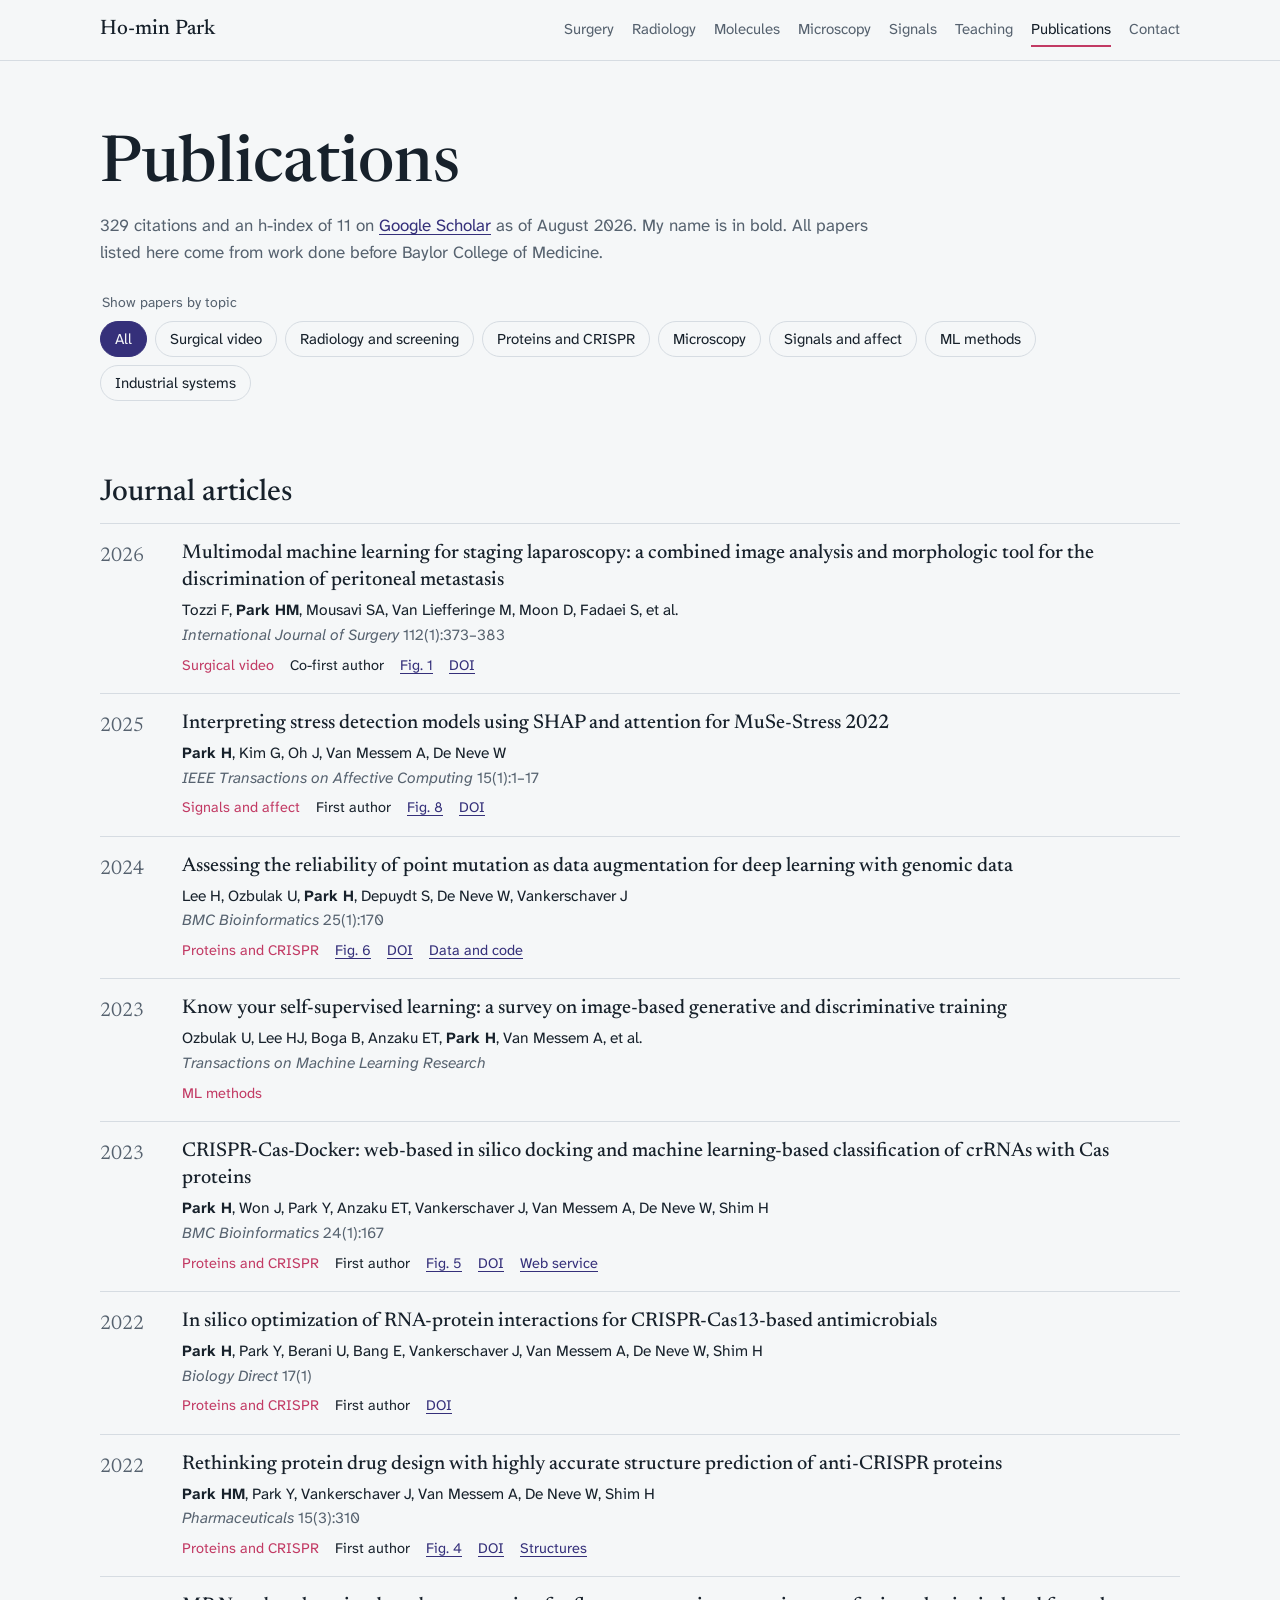
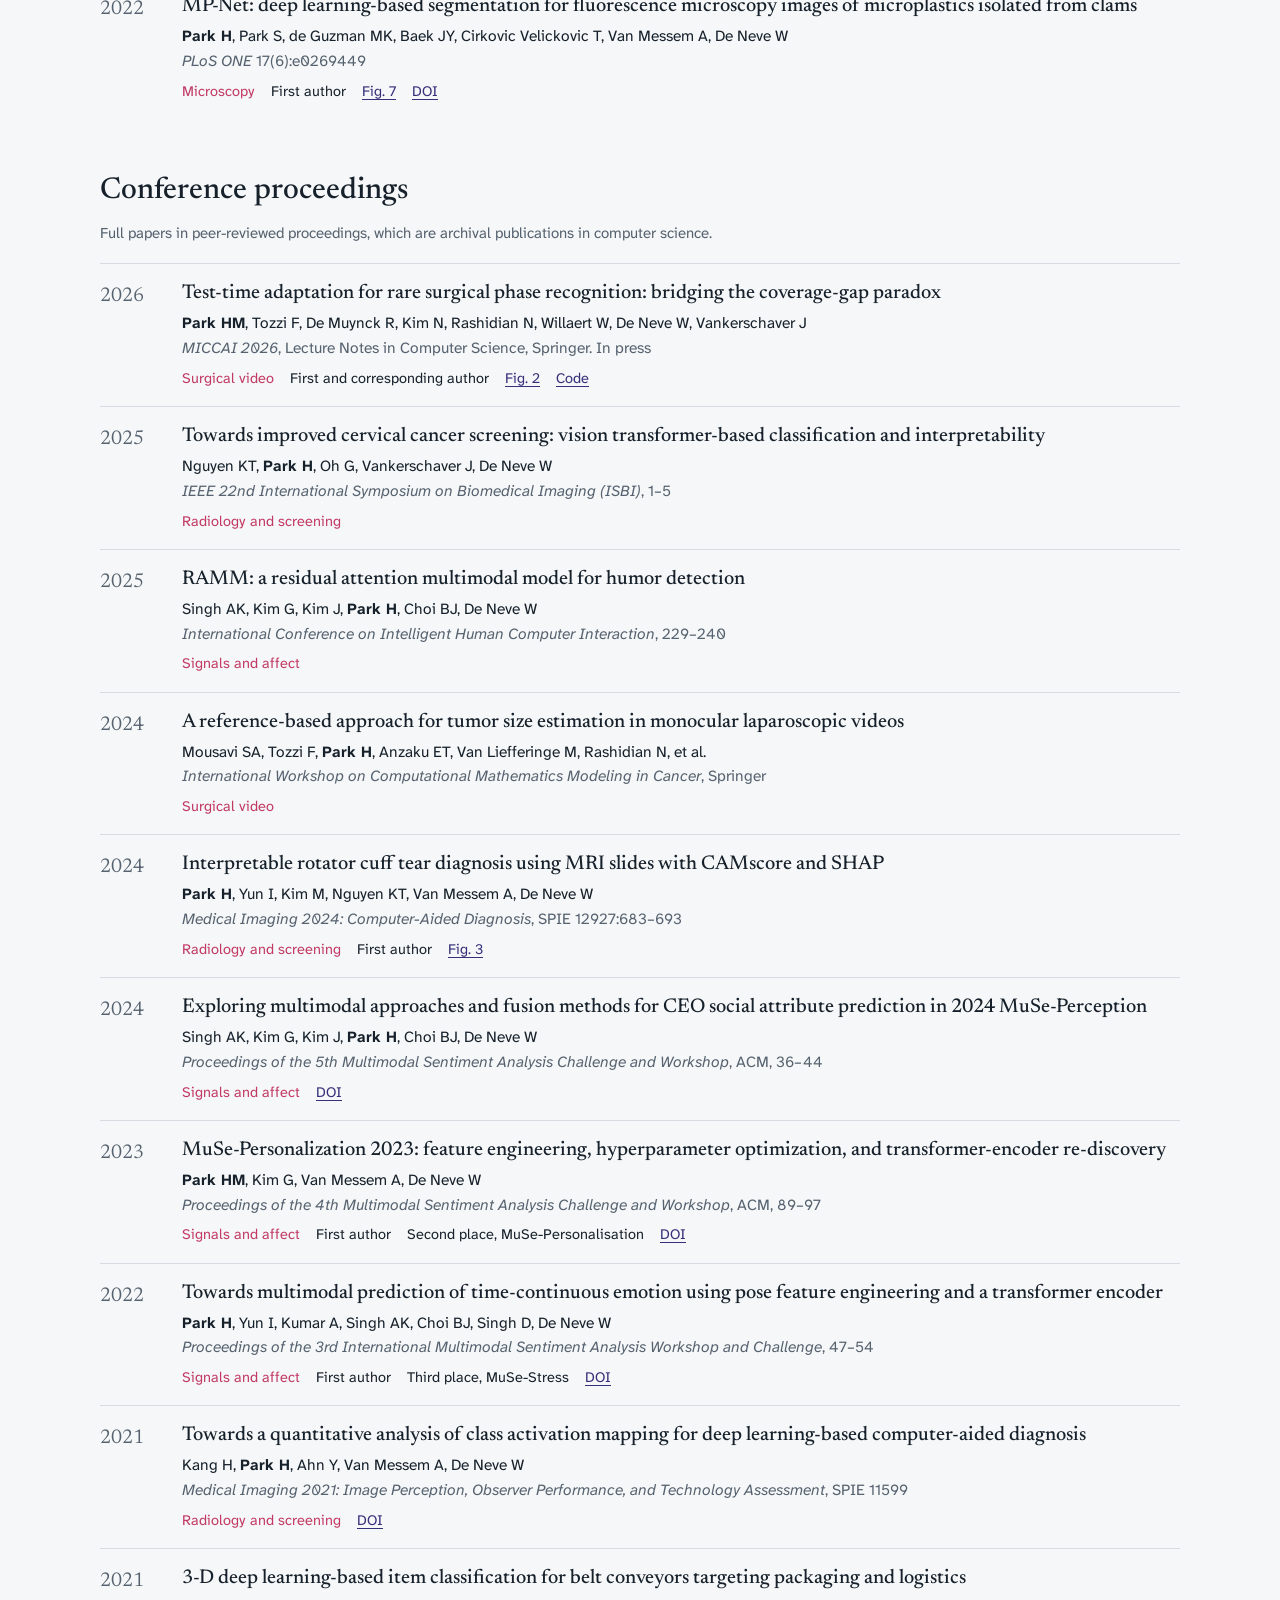
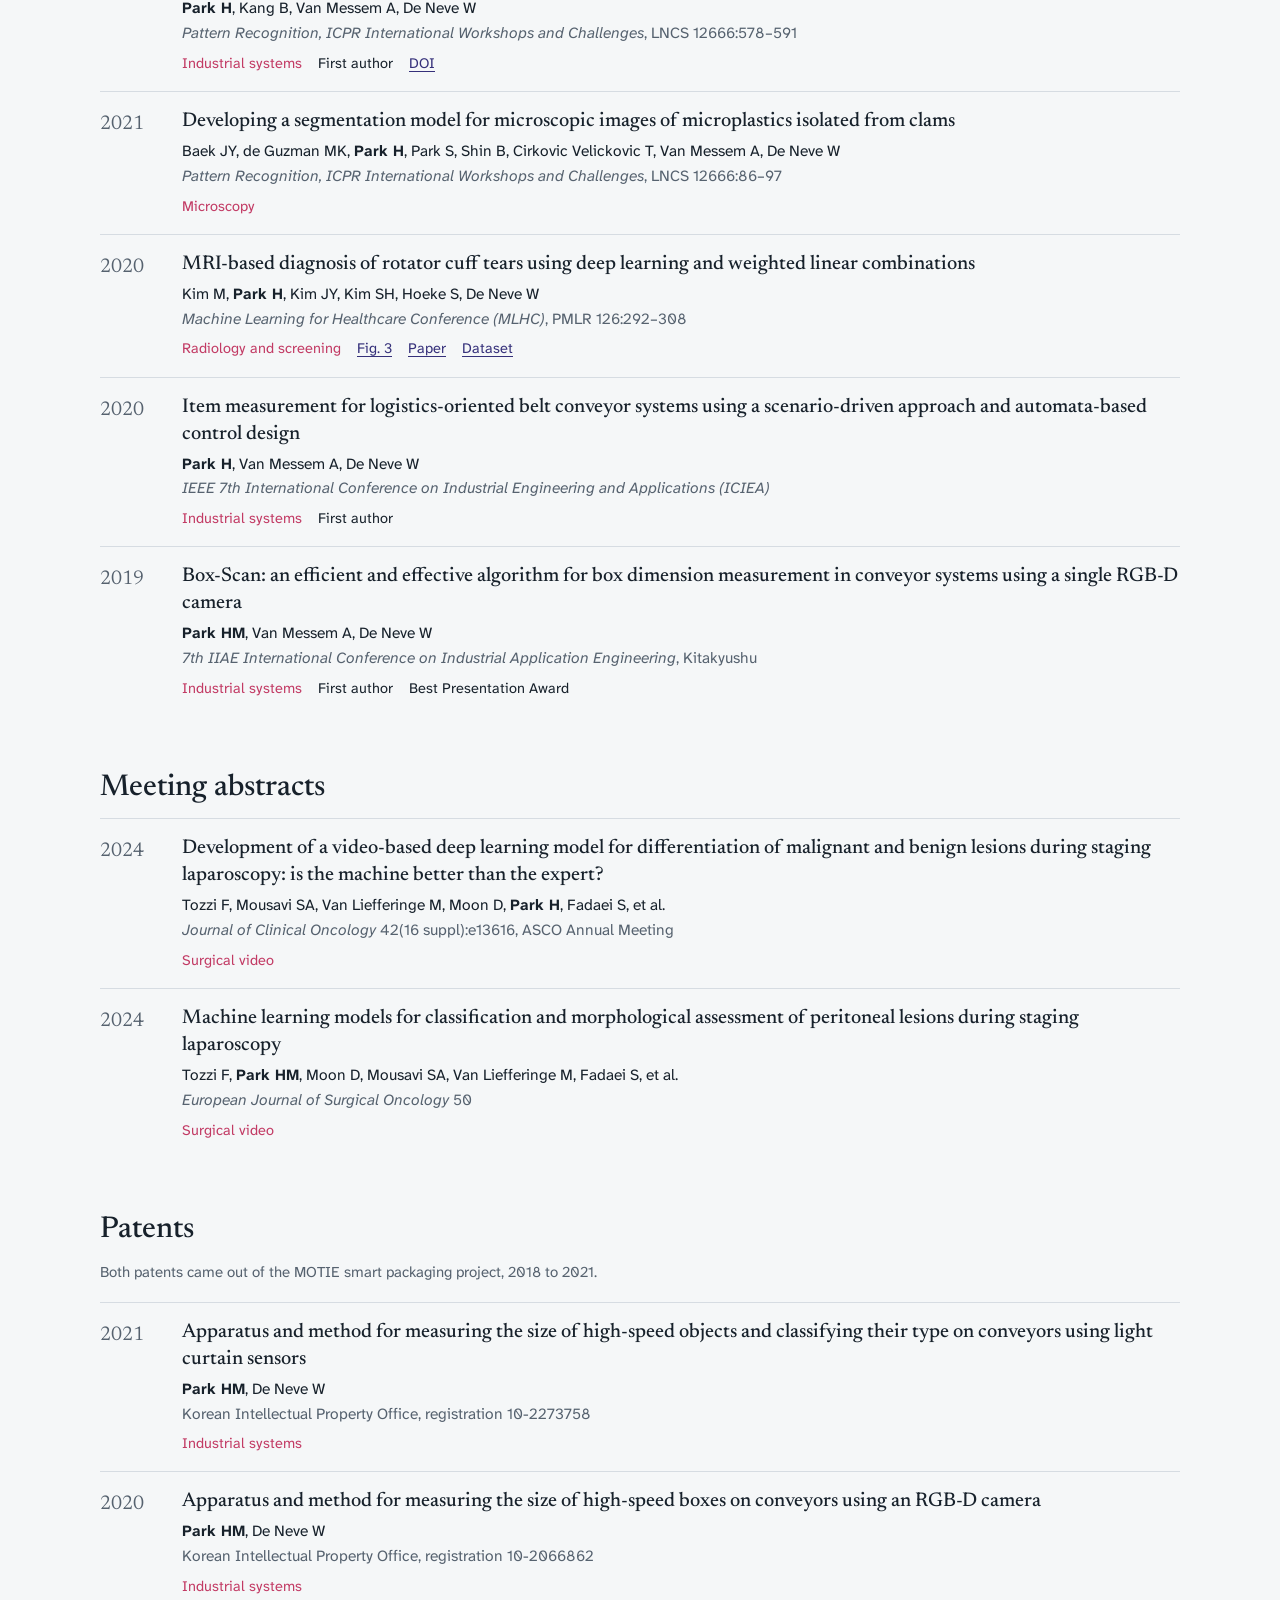
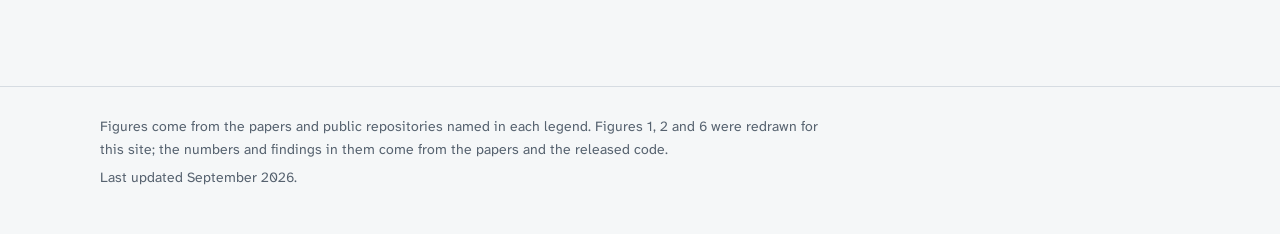
==== publications.html @ 736f0c61 "Research site: figure-based overview of biomedical AI papers, publication list" ====
<!doctype html>
<html lang="en">
<head>
<meta charset="utf-8">
<meta name="viewport" content="width=device-width, initial-scale=1, viewport-fit=cover">
<title>Publications, Ho-min Park</title>
<meta name="description" content="Journal papers, conference proceedings, abstracts and patents by Ho-min Park.">
<meta name="author" content="Ho-min Park">
<link rel="canonical" href="https://hominparkbcm.github.io/publications.html">
<meta property="og:title" content="Publications, Ho-min Park">
<meta property="og:description" content="Journal papers, conference proceedings, abstracts and patents by Ho-min Park.">
<meta property="og:type" content="website">
<meta property="og:url" content="https://hominparkbcm.github.io/publications.html">
<meta property="og:image" content="https://hominparkbcm.github.io/assets/img/rct-camscore-1600.webp">
<link rel="icon" href="favicon.svg" type="image/svg+xml">
<link rel="preconnect" href="https://fonts.googleapis.com">
<link rel="preconnect" href="https://fonts.gstatic.com" crossorigin>
<link rel="stylesheet" href="https://fonts.googleapis.com/css2?family=Atkinson+Hyperlegible+Next:wght@400;700&family=Newsreader:ital,opsz,wght@0,6..72,400..600;1,6..72,400&display=swap">
<link rel="stylesheet" href="assets/css/site.css">
<script type="application/ld+json">{"@context":"https://schema.org","@type":"Person","name":"Ho-min Park","jobTitle":"Assistant Professor","affiliation":{"@type":"Organization","name":"Baylor College of Medicine"},"email":"Ho-min.Park@bcm.edu","sameAs":["https://scholar.google.com/citations?user=mFzW6LEAAAAJ","https://orcid.org/0000-0001-9937-8617","https://github.com/powersimmani"]}</script>
</head>
<body>
<a class="skip" href="#main">Skip to content</a>
<header class="site-head">
  <div class="wrap">
    <a class="brand" href="index.html">Ho-min Park</a>
    <nav class="nav" aria-label="Sections"><a href="index.html#surgery">Surgery</a><a href="index.html#radiology">Radiology</a><a href="index.html#molecules">Molecules</a><a href="index.html#microscopy">Microscopy</a><a href="index.html#signals">Signals</a><a href="index.html#teaching">Teaching</a><a href="publications.html" aria-current="page">Publications</a><a href="index.html#contact">Contact</a></nav>
  </div>
</header>
<main id="main">
<div class="wrap">
<section class="page-head">
  <h1>Publications</h1>
  <p>329 citations and an h-index of 11 on <a href="https://scholar.google.com/citations?user=mFzW6LEAAAAJ">Google Scholar</a> as of August 2026. My name is in bold. All papers listed here come from work done before Baylor College of Medicine.</p>
  <fieldset class="filters">
    <legend>Show papers by topic</legend>
    <button type="button" data-filter="all" aria-pressed="true">All</button><button type="button" data-filter="surgery" aria-pressed="false">Surgical video</button><button type="button" data-filter="radiology" aria-pressed="false">Radiology and screening</button><button type="button" data-filter="molecules" aria-pressed="false">Proteins and CRISPR</button><button type="button" data-filter="microscopy" aria-pressed="false">Microscopy</button><button type="button" data-filter="signals" aria-pressed="false">Signals and affect</button><button type="button" data-filter="methods" aria-pressed="false">ML methods</button><button type="button" data-filter="industrial" aria-pressed="false">Industrial systems</button>
  </fieldset>
  <p id="filter-status" class="visually-hidden" aria-live="polite"></p>
</section>
<section class="pub-group" id="journals" aria-labelledby="h-journals"><h2 id="h-journals">Journal articles</h2><ol class="pubs"><li data-theme="surgery"><span class="yr">2026</span><div><p class="t">Multimodal machine learning for staging laparoscopy: a combined image analysis and morphologic tool for the discrimination of peritoneal metastasis</p><p class="a">Tozzi F, <b>Park HM</b>, Mousavi SA, Van Liefferinge M, Moon D, Fadaei S, et al.</p><p class="v"><i>International Journal of Surgery</i> 112(1):373&ndash;383</p><p class="x"><span><span class="tag">Surgical video</span></span><span>Co-first author</span><span><a href="index.html#fig1">Fig. 1</a></span><span><a href="https://doi.org/10.1097/JS9.0000000000003448">DOI</a></span></p></div></li><li data-theme="signals"><span class="yr">2025</span><div><p class="t">Interpreting stress detection models using SHAP and attention for MuSe-Stress 2022</p><p class="a"><b>Park H</b>, Kim G, Oh J, Van Messem A, De Neve W</p><p class="v"><i>IEEE Transactions on Affective Computing</i> 15(1):1&ndash;17</p><p class="x"><span><span class="tag">Signals and affect</span></span><span>First author</span><span><a href="index.html#fig8">Fig. 8</a></span><span><a href="https://doi.org/10.1109/TAFFC.2024.3488112">DOI</a></span></p></div></li><li data-theme="molecules"><span class="yr">2024</span><div><p class="t">Assessing the reliability of point mutation as data augmentation for deep learning with genomic data</p><p class="a">Lee H, Ozbulak U, <b>Park H</b>, Depuydt S, De Neve W, Vankerschaver J</p><p class="v"><i>BMC Bioinformatics</i> 25(1):170</p><p class="x"><span><span class="tag">Proteins and CRISPR</span></span><span><a href="index.html#fig6">Fig. 6</a></span><span><a href="https://doi.org/10.1186/s12859-024-05787-6">DOI</a></span><span><a href="https://zenodo.org/records/10457890">Data and code</a></span></p></div></li><li data-theme="methods"><span class="yr">2023</span><div><p class="t">Know your self-supervised learning: a survey on image-based generative and discriminative training</p><p class="a">Ozbulak U, Lee HJ, Boga B, Anzaku ET, <b>Park H</b>, Van Messem A, et al.</p><p class="v"><i>Transactions on Machine Learning Research</i></p><p class="x"><span><span class="tag">ML methods</span></span></p></div></li><li data-theme="molecules"><span class="yr">2023</span><div><p class="t">CRISPR-Cas-Docker: web-based in silico docking and machine learning-based classification of crRNAs with Cas proteins</p><p class="a"><b>Park H</b>, Won J, Park Y, Anzaku ET, Vankerschaver J, Van Messem A, De Neve W, Shim H</p><p class="v"><i>BMC Bioinformatics</i> 24(1):167</p><p class="x"><span><span class="tag">Proteins and CRISPR</span></span><span>First author</span><span><a href="index.html#fig5">Fig. 5</a></span><span><a href="https://doi.org/10.1186/s12859-023-05296-0">DOI</a></span><span><a href="https://crisprcasdocker.org">Web service</a></span></p></div></li><li data-theme="molecules"><span class="yr">2022</span><div><p class="t">In silico optimization of RNA-protein interactions for CRISPR-Cas13-based antimicrobials</p><p class="a"><b>Park H</b>, Park Y, Berani U, Bang E, Vankerschaver J, Van Messem A, De Neve W, Shim H</p><p class="v"><i>Biology Direct</i> 17(1)</p><p class="x"><span><span class="tag">Proteins and CRISPR</span></span><span>First author</span><span><a href="https://doi.org/10.1186/s13062-022-00339-5">DOI</a></span></p></div></li><li data-theme="molecules"><span class="yr">2022</span><div><p class="t">Rethinking protein drug design with highly accurate structure prediction of anti-CRISPR proteins</p><p class="a"><b>Park HM</b>, Park Y, Vankerschaver J, Van Messem A, De Neve W, Shim H</p><p class="v"><i>Pharmaceuticals</i> 15(3):310</p><p class="x"><span><span class="tag">Proteins and CRISPR</span></span><span>First author</span><span><a href="index.html#fig4">Fig. 4</a></span><span><a href="https://doi.org/10.3390/ph15030310">DOI</a></span><span><a href="https://github.com/powersimmani/ACR_alphafold">Structures</a></span></p></div></li><li data-theme="microscopy"><span class="yr">2022</span><div><p class="t">MP-Net: deep learning-based segmentation for fluorescence microscopy images of microplastics isolated from clams</p><p class="a"><b>Park H</b>, Park S, de Guzman MK, Baek JY, Cirkovic Velickovic T, Van Messem A, De Neve W</p><p class="v"><i>PLoS ONE</i> 17(6):e0269449</p><p class="x"><span><span class="tag">Microscopy</span></span><span>First author</span><span><a href="index.html#fig7">Fig. 7</a></span><span><a href="https://doi.org/10.1371/journal.pone.0269449">DOI</a></span></p></div></li></ol></section>
<section class="pub-group" id="proceedings" aria-labelledby="h-proceedings"><h2 id="h-proceedings">Conference proceedings</h2><p class="note">Full papers in peer-reviewed proceedings, which are archival publications in computer science.</p><ol class="pubs"><li data-theme="surgery"><span class="yr">2026</span><div><p class="t">Test-time adaptation for rare surgical phase recognition: bridging the coverage-gap paradox</p><p class="a"><b>Park HM</b>, Tozzi F, De Muynck R, Kim N, Rashidian N, Willaert W, De Neve W, Vankerschaver J</p><p class="v"><i>MICCAI 2026</i>, Lecture Notes in Computer Science, Springer. In press</p><p class="x"><span><span class="tag">Surgical video</span></span><span>First and corresponding author</span><span><a href="index.html#fig2">Fig. 2</a></span><span><a href="https://github.com/powersimmani/tta-rare-surgical">Code</a></span></p></div></li><li data-theme="radiology"><span class="yr">2025</span><div><p class="t">Towards improved cervical cancer screening: vision transformer-based classification and interpretability</p><p class="a">Nguyen KT, <b>Park H</b>, Oh G, Vankerschaver J, De Neve W</p><p class="v"><i>IEEE 22nd International Symposium on Biomedical Imaging (ISBI)</i>, 1&ndash;5</p><p class="x"><span><span class="tag">Radiology and screening</span></span></p></div></li><li data-theme="signals"><span class="yr">2025</span><div><p class="t">RAMM: a residual attention multimodal model for humor detection</p><p class="a">Singh AK, Kim G, Kim J, <b>Park H</b>, Choi BJ, De Neve W</p><p class="v"><i>International Conference on Intelligent Human Computer Interaction</i>, 229&ndash;240</p><p class="x"><span><span class="tag">Signals and affect</span></span></p></div></li><li data-theme="surgery"><span class="yr">2024</span><div><p class="t">A reference-based approach for tumor size estimation in monocular laparoscopic videos</p><p class="a">Mousavi SA, Tozzi F, <b>Park H</b>, Anzaku ET, Van Liefferinge M, Rashidian N, et al.</p><p class="v"><i>International Workshop on Computational Mathematics Modeling in Cancer</i>, Springer</p><p class="x"><span><span class="tag">Surgical video</span></span></p></div></li><li data-theme="radiology"><span class="yr">2024</span><div><p class="t">Interpretable rotator cuff tear diagnosis using MRI slides with CAMscore and SHAP</p><p class="a"><b>Park H</b>, Yun I, Kim M, Nguyen KT, Van Messem A, De Neve W</p><p class="v"><i>Medical Imaging 2024: Computer-Aided Diagnosis</i>, SPIE 12927:683&ndash;693</p><p class="x"><span><span class="tag">Radiology and screening</span></span><span>First author</span><span><a href="index.html#fig3">Fig. 3</a></span></p></div></li><li data-theme="signals"><span class="yr">2024</span><div><p class="t">Exploring multimodal approaches and fusion methods for CEO social attribute prediction in 2024 MuSe-Perception</p><p class="a">Singh AK, Kim G, Kim J, <b>Park H</b>, Choi BJ, De Neve W</p><p class="v"><i>Proceedings of the 5th Multimodal Sentiment Analysis Challenge and Workshop</i>, ACM, 36&ndash;44</p><p class="x"><span><span class="tag">Signals and affect</span></span><span><a href="https://doi.org/10.1145/3689062.3689081">DOI</a></span></p></div></li><li data-theme="signals"><span class="yr">2023</span><div><p class="t">MuSe-Personalization 2023: feature engineering, hyperparameter optimization, and transformer-encoder re-discovery</p><p class="a"><b>Park HM</b>, Kim G, Van Messem A, De Neve W</p><p class="v"><i>Proceedings of the 4th Multimodal Sentiment Analysis Challenge and Workshop</i>, ACM, 89&ndash;97</p><p class="x"><span><span class="tag">Signals and affect</span></span><span>First author</span><span>Second place, MuSe-Personalisation</span><span><a href="https://doi.org/10.1145/3606039.3613104">DOI</a></span></p></div></li><li data-theme="signals"><span class="yr">2022</span><div><p class="t">Towards multimodal prediction of time-continuous emotion using pose feature engineering and a transformer encoder</p><p class="a"><b>Park H</b>, Yun I, Kumar A, Singh AK, Choi BJ, Singh D, De Neve W</p><p class="v"><i>Proceedings of the 3rd International Multimodal Sentiment Analysis Workshop and Challenge</i>, 47&ndash;54</p><p class="x"><span><span class="tag">Signals and affect</span></span><span>First author</span><span>Third place, MuSe-Stress</span><span><a href="https://doi.org/10.1145/3551876.3554807">DOI</a></span></p></div></li><li data-theme="radiology"><span class="yr">2021</span><div><p class="t">Towards a quantitative analysis of class activation mapping for deep learning-based computer-aided diagnosis</p><p class="a">Kang H, <b>Park H</b>, Ahn Y, Van Messem A, De Neve W</p><p class="v"><i>Medical Imaging 2021: Image Perception, Observer Performance, and Technology Assessment</i>, SPIE 11599</p><p class="x"><span><span class="tag">Radiology and screening</span></span><span><a href="https://doi.org/10.1117/12.2580819">DOI</a></span></p></div></li><li data-theme="industrial"><span class="yr">2021</span><div><p class="t">3-D deep learning-based item classification for belt conveyors targeting packaging and logistics</p><p class="a"><b>Park H</b>, Kang B, Van Messem A, De Neve W</p><p class="v"><i>Pattern Recognition, ICPR International Workshops and Challenges</i>, LNCS 12666:578&ndash;591</p><p class="x"><span><span class="tag">Industrial systems</span></span><span>First author</span><span><a href="https://doi.org/10.1007/978-3-030-68799-1_42">DOI</a></span></p></div></li><li data-theme="microscopy"><span class="yr">2021</span><div><p class="t">Developing a segmentation model for microscopic images of microplastics isolated from clams</p><p class="a">Baek JY, de Guzman MK, <b>Park H</b>, Park S, Shin B, Cirkovic Velickovic T, Van Messem A, De Neve W</p><p class="v"><i>Pattern Recognition, ICPR International Workshops and Challenges</i>, LNCS 12666:86&ndash;97</p><p class="x"><span><span class="tag">Microscopy</span></span></p></div></li><li data-theme="radiology"><span class="yr">2020</span><div><p class="t">MRI-based diagnosis of rotator cuff tears using deep learning and weighted linear combinations</p><p class="a">Kim M, <b>Park H</b>, Kim JY, Kim SH, Hoeke S, De Neve W</p><p class="v"><i>Machine Learning for Healthcare Conference (MLHC)</i>, PMLR 126:292&ndash;308</p><p class="x"><span><span class="tag">Radiology and screening</span></span><span><a href="index.html#fig3">Fig. 3</a></span><span><a href="http://proceedings.mlr.press/v126/kim20a.html">Paper</a></span><span><a href="https://github.com/powersimmani/MRI-based-Diagnosis-of-Rotator-Cuff-Tears-using-Deep-Learning-and-Weighted-Linear-Combinations">Dataset</a></span></p></div></li><li data-theme="industrial"><span class="yr">2020</span><div><p class="t">Item measurement for logistics-oriented belt conveyor systems using a scenario-driven approach and automata-based control design</p><p class="a"><b>Park H</b>, Van Messem A, De Neve W</p><p class="v"><i>IEEE 7th International Conference on Industrial Engineering and Applications (ICIEA)</i></p><p class="x"><span><span class="tag">Industrial systems</span></span><span>First author</span></p></div></li><li data-theme="industrial"><span class="yr">2019</span><div><p class="t">Box-Scan: an efficient and effective algorithm for box dimension measurement in conveyor systems using a single RGB-D camera</p><p class="a"><b>Park HM</b>, Van Messem A, De Neve W</p><p class="v"><i>7th IIAE International Conference on Industrial Application Engineering</i>, Kitakyushu</p><p class="x"><span><span class="tag">Industrial systems</span></span><span>First author</span><span>Best Presentation Award</span></p></div></li></ol></section>
<section class="pub-group" id="abstracts" aria-labelledby="h-abstracts"><h2 id="h-abstracts">Meeting abstracts</h2><ol class="pubs"><li data-theme="surgery"><span class="yr">2024</span><div><p class="t">Development of a video-based deep learning model for differentiation of malignant and benign lesions during staging laparoscopy: is the machine better than the expert?</p><p class="a">Tozzi F, Mousavi SA, Van Liefferinge M, Moon D, <b>Park H</b>, Fadaei S, et al.</p><p class="v"><i>Journal of Clinical Oncology</i> 42(16 suppl):e13616, ASCO Annual Meeting</p><p class="x"><span><span class="tag">Surgical video</span></span></p></div></li><li data-theme="surgery"><span class="yr">2024</span><div><p class="t">Machine learning models for classification and morphological assessment of peritoneal lesions during staging laparoscopy</p><p class="a">Tozzi F, <b>Park HM</b>, Moon D, Mousavi SA, Van Liefferinge M, Fadaei S, et al.</p><p class="v"><i>European Journal of Surgical Oncology</i> 50</p><p class="x"><span><span class="tag">Surgical video</span></span></p></div></li></ol></section>
<section class="pub-group" id="patents" aria-labelledby="h-patents"><h2 id="h-patents">Patents</h2><p class="note">Both patents came out of the MOTIE smart packaging project, 2018 to 2021.</p><ol class="pubs"><li data-theme="industrial"><span class="yr">2021</span><div><p class="t">Apparatus and method for measuring the size of high-speed objects and classifying their type on conveyors using light curtain sensors</p><p class="a"><b>Park HM</b>, De Neve W</p><p class="v">Korean Intellectual Property Office, registration 10-2273758</p><p class="x"><span><span class="tag">Industrial systems</span></span></p></div></li><li data-theme="industrial"><span class="yr">2020</span><div><p class="t">Apparatus and method for measuring the size of high-speed boxes on conveyors using an RGB-D camera</p><p class="a"><b>Park HM</b>, De Neve W</p><p class="v">Korean Intellectual Property Office, registration 10-2066862</p><p class="x"><span><span class="tag">Industrial systems</span></span></p></div></li></ol></section>
</div>
</main>
<footer class="site-foot">
  <div class="wrap">
    <p>Figures come from the papers and public repositories named in each legend. Figures 1, 2 and 6 were redrawn for this site; the numbers and findings in them come from the papers and the released code.</p>
    <p>Last updated September 2026.</p>
  </div>
</footer>
<dialog class="lb" id="lightbox" aria-label="Enlarged figure">
  <img alt="">
  <div class="lb-bar"><span class="lb-cap"></span><button type="button" class="lb-close">Close</button></div>
</dialog>
<script src="assets/js/site.js" defer></script>
</body>
</html>
---- assets/css/site.css ----
/* Ho-min Park research site
   Palette borrows from H&E staining: hematoxylin indigo for structure, eosin pink for figure marks. */

:root {
  --paper: #f5f7f8;
  --ink: #17212b;
  --muted: #56626f;
  --rule: #d6dce2;
  --hema: #35307a;
  --hema-soft: #e6e6f4;
  --eosin: #c23a64;
  --plate: #ffffff;
  --plate-edge: #dfe3e8;
  --focus: #c23a64;

  --serif: "Newsreader", "Iowan Old Style", "Palatino Linotype", Georgia, serif;
  --sans: "Atkinson Hyperlegible Next", "Atkinson Hyperlegible", "Segoe UI", system-ui, -apple-system, sans-serif;
  --mono: ui-monospace, "SF Mono", Menlo, Consolas, monospace;

  --wrap: 1160px;
  --gutter: clamp(18px, 4vw, 40px);
  color-scheme: light;
}

@media (prefers-color-scheme: dark) {
  :root:not([data-theme="light"]) {
    --paper: #12171d;
    --ink: #e4e8ec;
    --muted: #9ba6b2;
    --rule: #2b343e;
    --hema: #b1acf5;
    --hema-soft: #262744;
    --eosin: #f0819f;
    --plate-edge: #2b343e;
    --focus: #f0819f;
    color-scheme: dark;
  }
}
:root[data-theme="dark"] {
  --paper: #12171d;
  --ink: #e4e8ec;
  --muted: #9ba6b2;
  --rule: #2b343e;
  --hema: #b1acf5;
  --hema-soft: #262744;
  --eosin: #f0819f;
  --plate-edge: #2b343e;
  --focus: #f0819f;
  color-scheme: dark;
}

*, *::before, *::after { box-sizing: border-box; }

html {
  scroll-behavior: smooth;
  scroll-padding-top: calc(72px + env(safe-area-inset-top, 0px));
  -webkit-text-size-adjust: 100%;
}
@media (prefers-reduced-motion: reduce) {
  html { scroll-behavior: auto; }
}

body {
  margin: 0;
  background: var(--paper);
  color: var(--ink);
  font-family: var(--sans);
  font-size: 17px;
  line-height: 1.6;
  padding-bottom: env(safe-area-inset-bottom, 0px);
}

img, svg { max-width: 100%; height: auto; display: block; }

a { color: var(--hema); text-decoration-thickness: 1px; text-underline-offset: 3px; }
a:hover { text-decoration-thickness: 2px; }
:focus-visible { outline: 2px solid var(--focus); outline-offset: 3px; border-radius: 2px; }

.wrap { max-width: var(--wrap); margin: 0 auto; padding: 0 var(--gutter); }

.skip {
  position: absolute; left: -9999px; top: 0;
  background: var(--ink); color: var(--paper); padding: 8px 14px; z-index: 50;
}
.skip:focus { left: 12px; top: 12px; }

/* Header */
.site-head {
  position: sticky; top: 0; z-index: 20;
  background: color-mix(in srgb, var(--paper) 94%, transparent);
  -webkit-backdrop-filter: saturate(140%) blur(8px);
  backdrop-filter: saturate(140%) blur(8px);
  border-bottom: 1px solid var(--rule);
  padding-top: env(safe-area-inset-top, 0px);
}
.site-head .wrap {
  display: flex; align-items: center; justify-content: space-between; gap: 20px;
  min-height: 60px;
}
.brand {
  font-family: var(--serif); font-size: 21px; font-weight: 500;
  color: var(--ink); text-decoration: none; white-space: nowrap;
}
.nav { display: flex; gap: 4px 18px; flex-wrap: wrap; justify-content: flex-end; }
.nav a {
  color: var(--muted); text-decoration: none; font-size: 15px; padding: 4px 0;
  border-bottom: 2px solid transparent;
}
.nav a:hover, .nav a[aria-current="page"] { color: var(--ink); border-bottom-color: var(--eosin); }
@media (max-width: 760px) {
  .site-head .wrap { flex-direction: column; align-items: flex-start; gap: 4px; padding-top: 10px; padding-bottom: 8px; }
  .nav { justify-content: flex-start; overflow-x: auto; flex-wrap: nowrap; max-width: 100%; padding-bottom: 2px; }
  .nav a { white-space: nowrap; font-size: 14px; }
}

/* Hero */
.hero { padding: clamp(40px, 7vw, 88px) 0 28px; }
.hero h1 {
  font-family: var(--serif); font-weight: 500;
  font-size: clamp(46px, 7.4vw, 88px); line-height: 1.02; letter-spacing: -0.015em;
  margin: 0 0 14px;
}
.hero .post { font-size: 18px; color: var(--muted); margin: 0 0 28px; max-width: 60ch; }
.hero .lead {
  font-family: var(--serif); font-size: clamp(21px, 2.3vw, 26px); line-height: 1.45;
  max-width: 34em; margin: 0 0 22px;
}
.hero .links { display: flex; flex-wrap: wrap; gap: 6px 22px; margin: 0; padding: 0; list-style: none; font-size: 16px; }

/* MRI series band: the one orchestrated motion on the page */
.series { margin: 44px 0 0; }
.series-grid { display: grid; grid-template-columns: 128px 1fr; gap: 6px 16px; align-items: center; }
.series-grid .lab { font-size: 14px; color: var(--muted); line-height: 1.3; }
.series-grid .strip { background: #000; border-radius: 3px; overflow: hidden; }
.series-grid .strip img { width: 100%; }
.series figcaption { margin: 12px 0 0 144px; font-size: 14px; color: var(--muted); max-width: 70ch; }
@media (max-width: 640px) {
  .series-grid { grid-template-columns: 1fr; gap: 2px; }
  .series-grid .lab { margin-top: 8px; }
  .series figcaption { margin-left: 0; }
}
@media (prefers-reduced-motion: no-preference) {
  .js .series-grid .strip img { clip-path: inset(0 100% 0 0); }
  .js .series.play .strip img { animation: scan 1.6s steps(16, jump-none) forwards; }
  .js .series.play .row2 img { animation-delay: .18s; }
  .js .series.play .row3 img { animation-delay: .36s; }
}
@keyframes scan { from { clip-path: inset(0 100% 0 0); } to { clip-path: inset(0 0 0 0); } }

/* Sections */
.theme { padding: clamp(56px, 8vw, 96px) 0 8px; border-top: 1px solid var(--rule); margin-top: 56px; }
.theme:first-of-type { margin-top: 40px; }
.theme h2 {
  font-family: var(--serif); font-weight: 500; font-size: clamp(32px, 4.2vw, 46px);
  line-height: 1.1; letter-spacing: -0.01em; margin: 0 0 14px;
}
.theme .intro { max-width: 64ch; margin: 0 0 36px; color: var(--ink); }

/* Figure plates */
.plate { margin: 0 0 64px; }
.plate-body {
  background: var(--plate); border: 1px solid var(--plate-edge); border-radius: 4px;
  padding: clamp(14px, 2.4vw, 28px); color: #17212b;
}
.plate-body svg text { font-family: var(--sans); }
.plate-body .serif { font-family: var(--serif); }
.panel { position: relative; }
.panel > .pl {
  position: absolute; left: 0; top: -2px; font-weight: 700; font-size: 18px;
  color: #c23a64; line-height: 1; background: #fff; padding: 0 6px 4px 0;
}
.panel.pad { padding-top: 26px; }
.panel.pad > .pl { top: 0; }
.panels { display: grid; gap: clamp(18px, 3vw, 32px); }
.panels.two { grid-template-columns: 2fr 1fr; align-items: start; }
.panels.split { grid-template-columns: 1fr 1fr; align-items: start; }
.panels.mp { grid-template-columns: 1fr 1fr 1.25fr; align-items: start; }
@media (max-width: 820px) {
  .panels.two, .panels.split, .panels.mp { grid-template-columns: 1fr; }
}
.panel .sub { font-size: 13px; color: #56626f; margin: 8px 0 0; line-height: 1.4; }
.zoom { cursor: zoom-in; background: none; border: 0; padding: 0; display: block; width: 100%; }
.zoom img { width: 100%; }

.plate figcaption {
  display: grid; grid-template-columns: 180px minmax(0, 1fr); gap: 8px 28px;
  padding: 20px 2px 0;
}
.plate .meta { font-size: 14px; color: var(--muted); line-height: 1.45; }
.plate .fig-no {
  display: block; font-family: var(--serif); font-size: 26px; color: var(--eosin);
  line-height: 1; margin-bottom: 8px;
}
.plate .fig-title {
  font-family: var(--serif); font-size: 22px; line-height: 1.3; font-weight: 500; margin: 0 0 8px;
}
.plate .legend p { margin: 0 0 10px; max-width: 70ch; }
.plate .cite { font-size: 14.5px; color: var(--muted); }
.plate .cite i { font-style: italic; }
.plate .res { font-size: 15px; margin-top: 4px; }
.plate .res a { margin-right: 18px; }
@media (max-width: 720px) {
  .plate figcaption { grid-template-columns: 1fr; }
  .plate .fig-no { display: inline; font-size: 22px; margin-right: 8px; }
}

.related { margin: -28px 0 24px; max-width: 78ch; }
.related h3 { font-family: var(--serif); font-weight: 500; font-size: 20px; margin: 0 0 8px; }
.related ul { margin: 0; padding: 0 0 0 18px; }
.related li { margin: 0 0 8px; font-size: 15.5px; }
.related li span { color: var(--muted); }

/* Teaching + contact */
.twocol { display: grid; grid-template-columns: minmax(0, 1fr) minmax(0, 1fr); gap: 32px 56px; margin-bottom: 40px; }
.twocol p { margin: 0 0 14px; max-width: 62ch; }
@media (max-width: 820px) { .twocol { grid-template-columns: 1fr; } }

.contact { display: grid; grid-template-columns: 180px minmax(0, 1fr); gap: 28px 40px; align-items: start; margin-bottom: 24px; }
.contact img { width: 180px; border-radius: 3px; }
.contact dl { display: grid; grid-template-columns: 130px minmax(0, 1fr); gap: 8px 18px; margin: 0; }
.contact dt { color: var(--muted); font-size: 15px; }
.contact dd { margin: 0; overflow-wrap: anywhere; }
@media (max-width: 640px) {
  .contact { grid-template-columns: 1fr; }
  .contact img { width: 132px; }
  .contact dl { grid-template-columns: 1fr; gap: 0; }
  .contact dd { margin-bottom: 10px; }
}
.invite { font-family: var(--serif); font-size: 22px; line-height: 1.45; max-width: 36em; margin: 0 0 26px; }

.site-foot { border-top: 1px solid var(--rule); margin-top: 72px; padding: 28px 0 40px; color: var(--muted); font-size: 14px; }
.site-foot p { margin: 0 0 6px; max-width: 80ch; }

/* Publications page */
.page-head { padding: clamp(40px, 6vw, 72px) 0 12px; }
.page-head h1 { font-family: var(--serif); font-weight: 500; font-size: clamp(40px, 6vw, 64px); line-height: 1.05; margin: 0 0 12px; }
.page-head p { color: var(--muted); margin: 0 0 8px; max-width: 70ch; }
.filters { display: flex; flex-wrap: wrap; gap: 8px; margin: 24px 0 8px; padding: 0; border: 0; }
.filters legend { font-size: 14px; color: var(--muted); margin-bottom: 8px; width: 100%; }
.filters button {
  font: inherit; font-size: 15px; color: var(--ink); background: transparent;
  border: 1px solid var(--rule); border-radius: 999px; padding: 5px 14px; cursor: pointer;
}
.filters button[aria-pressed="true"] { background: var(--hema); border-color: var(--hema); color: var(--paper); }
.pub-group { margin-top: 48px; }
.pub-group h2 { font-family: var(--serif); font-weight: 500; font-size: 30px; margin: 0 0 6px; }
.pub-group .note { color: var(--muted); font-size: 15px; margin: 0 0 18px; max-width: 70ch; }
.pubs { list-style: none; margin: 0; padding: 0; }
.pubs li { display: grid; grid-template-columns: 64px minmax(0, 1fr); gap: 18px; padding: 16px 0; border-top: 1px solid var(--rule); }
.pubs li[hidden] { display: none; }
.pubs .yr { font-family: var(--serif); font-size: 20px; color: var(--muted); }
.pubs .t { font-family: var(--serif); font-size: 20px; line-height: 1.35; margin: 0 0 4px; font-weight: 500; }
.pubs .a, .pubs .v { margin: 0; font-size: 15.5px; }
.pubs .v { color: var(--muted); }
.pubs .x { margin: 6px 0 0; font-size: 14.5px; display: flex; flex-wrap: wrap; gap: 4px 16px; }
.pubs .tag { color: var(--eosin); }
.pubs b { font-weight: 700; }
.pubs .empty { display: block; color: var(--muted); border-top: 1px solid var(--rule); padding-top: 16px; }
@media (max-width: 560px) { .pubs li { grid-template-columns: 1fr; gap: 2px; } }

/* Lightbox */
dialog.lb {
  border: 0; padding: 0; background: transparent; max-width: 96vw; max-height: 94vh; width: auto;
}
dialog.lb::backdrop { background: rgba(10, 14, 20, 0.86); }
dialog.lb img { max-width: 96vw; max-height: 86vh; width: auto; background: #fff; border-radius: 3px; margin: 0 auto; }
dialog.lb .lb-bar { display: flex; justify-content: space-between; align-items: center; gap: 16px; color: #e8ecf0; font-size: 14px; padding: 10px 2px 0; }
dialog.lb button { font: inherit; color: #fff; background: transparent; border: 1px solid rgba(255,255,255,.5); border-radius: 3px; padding: 4px 12px; cursor: pointer; }

.visually-hidden { position: absolute !important; width: 1px; height: 1px; overflow: hidden; clip: rect(0 0 0 0); white-space: nowrap; }

/* Mobile: wide schematics scroll inside their plate instead of shrinking */
.hint { display: none; font-size: 13px; color: var(--muted); margin: 8px 2px 0; }
@media (max-width: 760px) {
  .hint { display: block; }
  .svgscroll { overflow-x: auto; -webkit-overflow-scrolling: touch; overscroll-behavior-x: contain; }
  .svgscroll svg { min-width: 780px; }
}
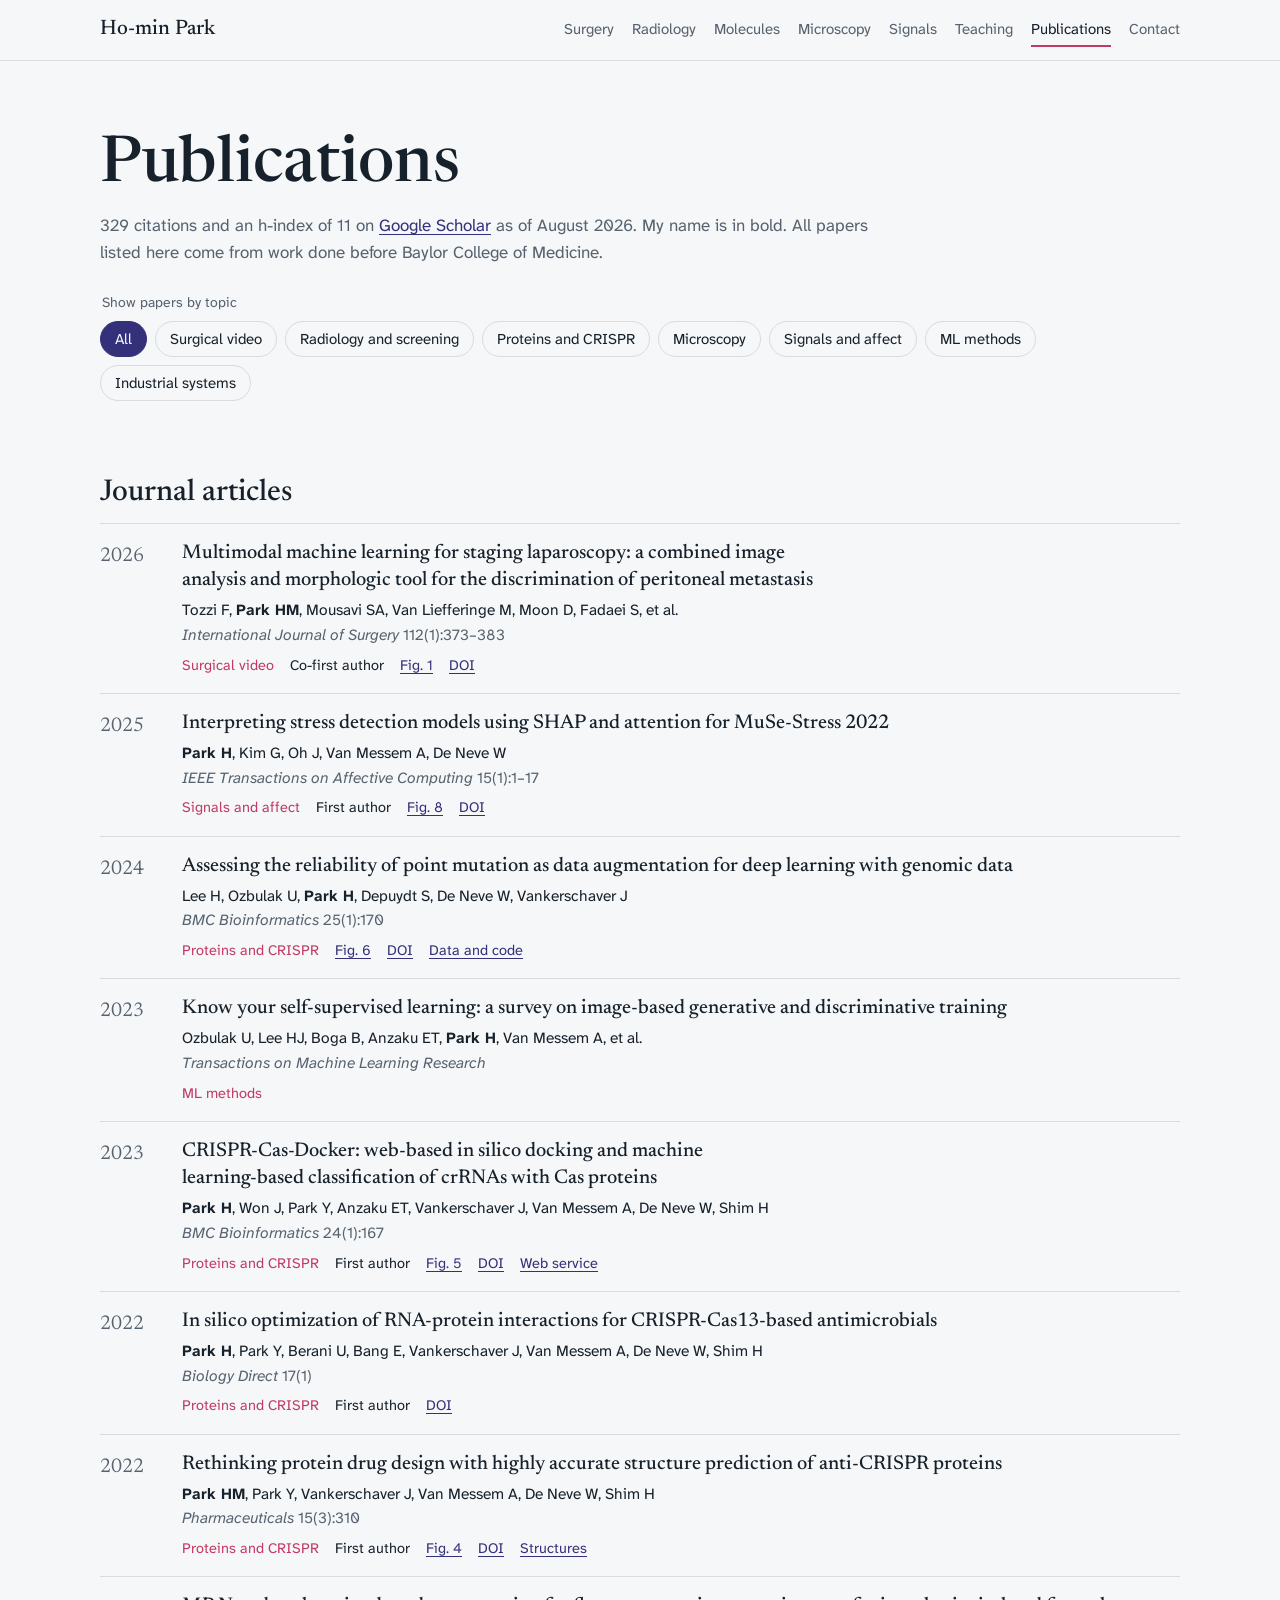
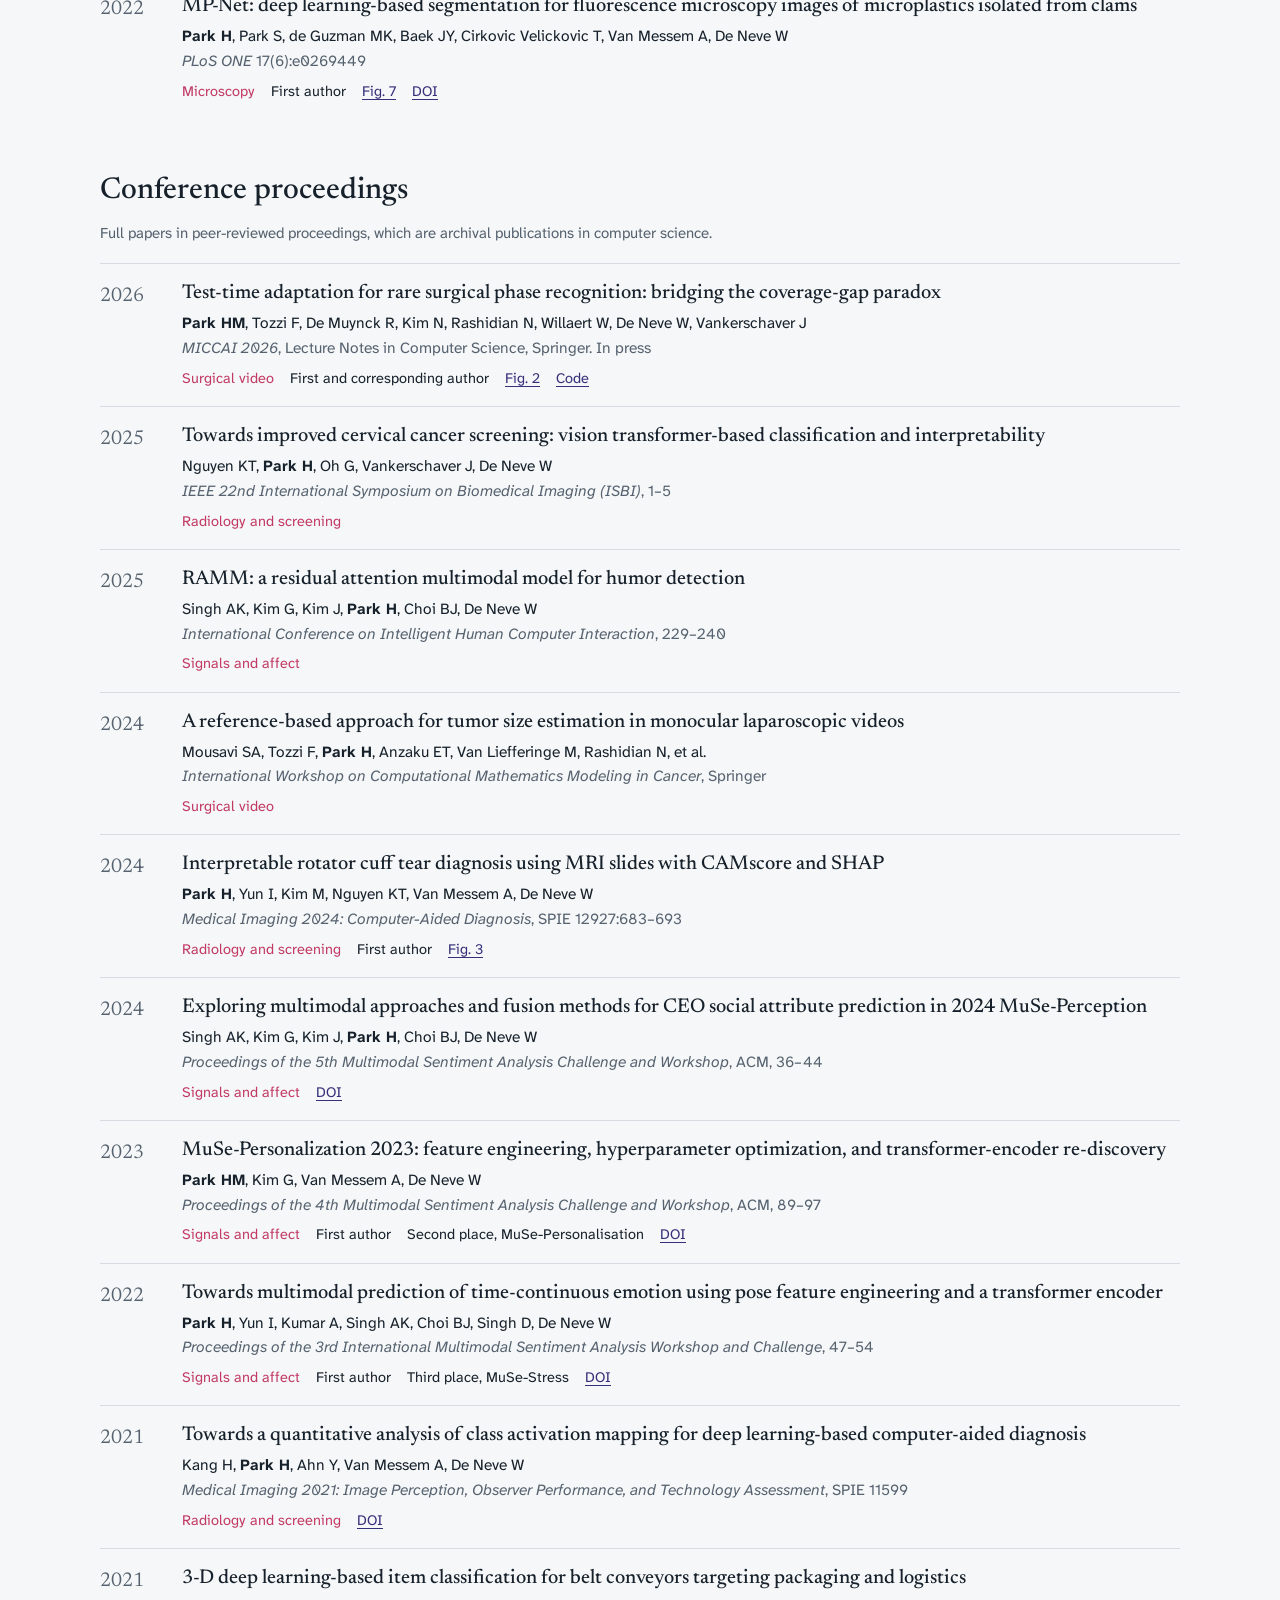
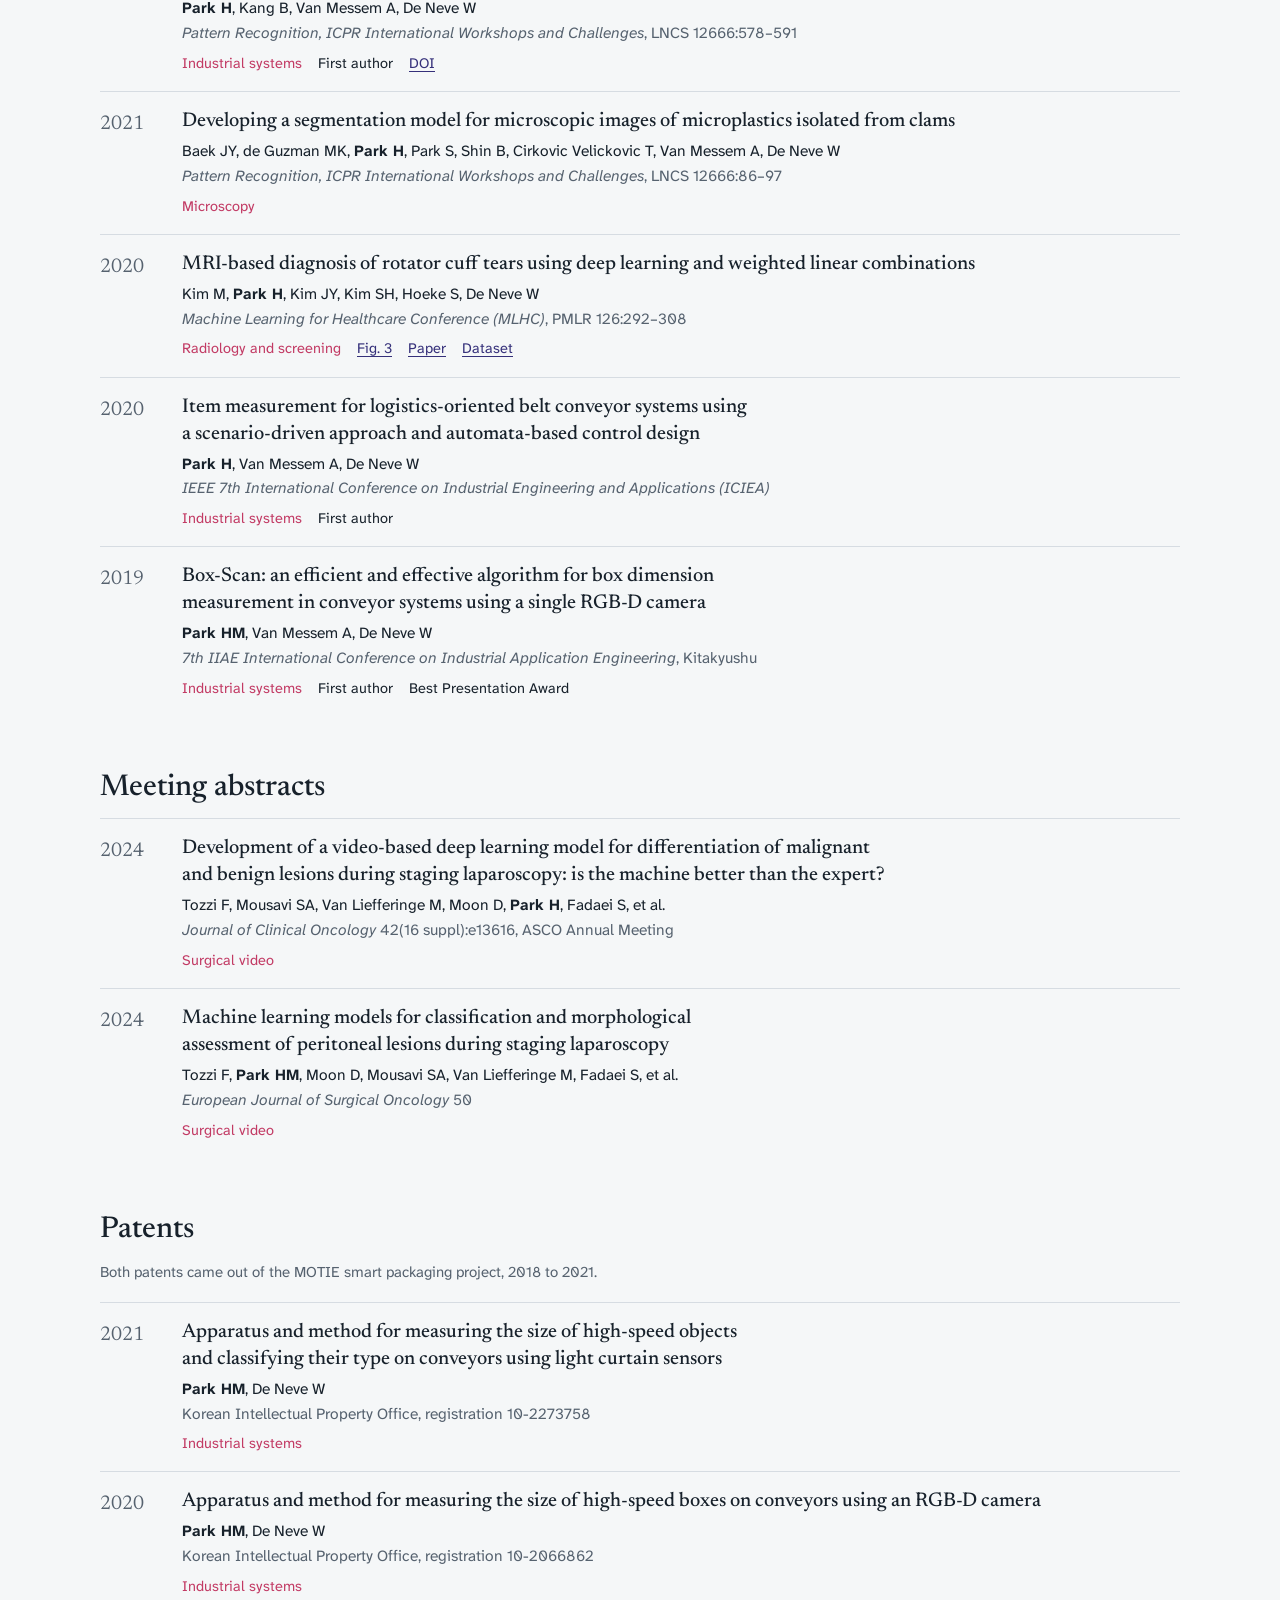
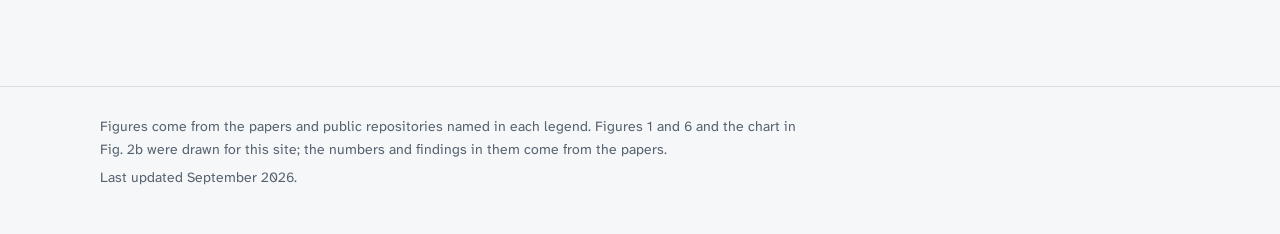
==== commit 973a2bf1: "Fig. 2: use Figure 1 of the MICCAI 2026 paper, add Cholec80 to results, align legend with the paper" ====
--- a/publications.html
+++ b/publications.html
@@ -46,7 +46,7 @@
 </main>
 <footer class="site-foot">
   <div class="wrap">
-    <p>Figures come from the papers and public repositories named in each legend. Figures 1, 2 and 6 were redrawn for this site; the numbers and findings in them come from the papers and the released code.</p>
+    <p>Figures come from the papers and public repositories named in each legend. Figures 1 and 6 and the chart in Fig. 2b were drawn for this site; the numbers and findings in them come from the papers.</p>
     <p>Last updated September 2026.</p>
   </div>
 </footer>
--- a/assets/css/site.css
+++ b/assets/css/site.css
@@ -18,6 +18,7 @@
   --mono: ui-monospace, "SF Mono", Menlo, Consolas, monospace;
 
   --wrap: 1160px;
+  --measure: 44rem;
   --gutter: clamp(18px, 4vw, 40px);
   color-scheme: light;
 }
@@ -72,6 +73,9 @@
 
 img, svg { max-width: 100%; height: auto; display: block; }
 
+p, li, dd, figcaption { text-wrap: pretty; }
+h1, h2, h3, .fig-title, .pubs .t, .plate .meta { text-wrap: balance; }
+
 a { color: var(--hema); text-decoration-thickness: 1px; text-underline-offset: 3px; }
 a:hover { text-decoration-thickness: 2px; }
 :focus-visible { outline: 2px solid var(--focus); outline-offset: 3px; border-radius: 2px; }
@@ -120,23 +124,23 @@
   font-size: clamp(46px, 7.4vw, 88px); line-height: 1.02; letter-spacing: -0.015em;
   margin: 0 0 14px;
 }
-.hero .post { font-size: 18px; color: var(--muted); margin: 0 0 28px; max-width: 60ch; }
+.hero .post { font-size: 18px; color: var(--muted); margin: 0 0 28px; text-wrap: balance; }
 .hero .lead {
-  font-family: var(--serif); font-size: clamp(21px, 2.3vw, 26px); line-height: 1.45;
-  max-width: 34em; margin: 0 0 22px;
+  font-family: var(--serif); font-size: clamp(21px, 2.2vw, 25px); line-height: 1.45;
+  max-width: var(--measure); margin: 0 0 22px;
 }
 .hero .links { display: flex; flex-wrap: wrap; gap: 6px 22px; margin: 0; padding: 0; list-style: none; font-size: 16px; }
 
 /* MRI series band: the one orchestrated motion on the page */
 .series { margin: 44px 0 0; }
-.series-grid { display: grid; grid-template-columns: 128px 1fr; gap: 6px 16px; align-items: center; }
-.series-grid .lab { font-size: 14px; color: var(--muted); line-height: 1.3; }
+.series-grid { display: grid; grid-template-columns: 172px 1fr; gap: 6px 16px; align-items: center; }
+.series-grid .lab { font-size: 14px; color: var(--muted); line-height: 1.3; white-space: nowrap; }
 .series-grid .strip { background: #000; border-radius: 3px; overflow: hidden; }
 .series-grid .strip img { width: 100%; }
-.series figcaption { margin: 12px 0 0 144px; font-size: 14px; color: var(--muted); max-width: 70ch; }
+.series figcaption { margin: 12px 0 0 188px; font-size: 14px; color: var(--muted); max-width: 70ch; }
 @media (max-width: 640px) {
   .series-grid { grid-template-columns: 1fr; gap: 2px; }
-  .series-grid .lab { margin-top: 8px; }
+  .series-grid .lab { margin-top: 8px; white-space: normal; }
   .series figcaption { margin-left: 0; }
 }
 @media (prefers-reduced-motion: no-preference) {
@@ -154,7 +158,7 @@
   font-family: var(--serif); font-weight: 500; font-size: clamp(32px, 4.2vw, 46px);
   line-height: 1.1; letter-spacing: -0.01em; margin: 0 0 14px;
 }
-.theme .intro { max-width: 64ch; margin: 0 0 36px; color: var(--ink); }
+.theme .intro { max-width: var(--measure); margin: 0 0 36px; color: var(--ink); }
 
 /* Figure plates */
 .plate { margin: 0 0 64px; }
@@ -183,7 +187,7 @@
 .zoom img { width: 100%; }
 
 .plate figcaption {
-  display: grid; grid-template-columns: 180px minmax(0, 1fr); gap: 8px 28px;
+  display: grid; grid-template-columns: 200px minmax(0, 1fr); gap: 8px 28px;
   padding: 20px 2px 0;
 }
 .plate .meta { font-size: 14px; color: var(--muted); line-height: 1.45; }
@@ -226,7 +230,7 @@
   .contact dl { grid-template-columns: 1fr; gap: 0; }
   .contact dd { margin-bottom: 10px; }
 }
-.invite { font-family: var(--serif); font-size: 22px; line-height: 1.45; max-width: 36em; margin: 0 0 26px; }
+.invite { font-family: var(--serif); font-size: 22px; line-height: 1.45; max-width: var(--measure); margin: 0 0 26px; }
 
 .site-foot { border-top: 1px solid var(--rule); margin-top: 72px; padding: 28px 0 40px; color: var(--muted); font-size: 14px; }
 .site-foot p { margin: 0 0 6px; max-width: 80ch; }
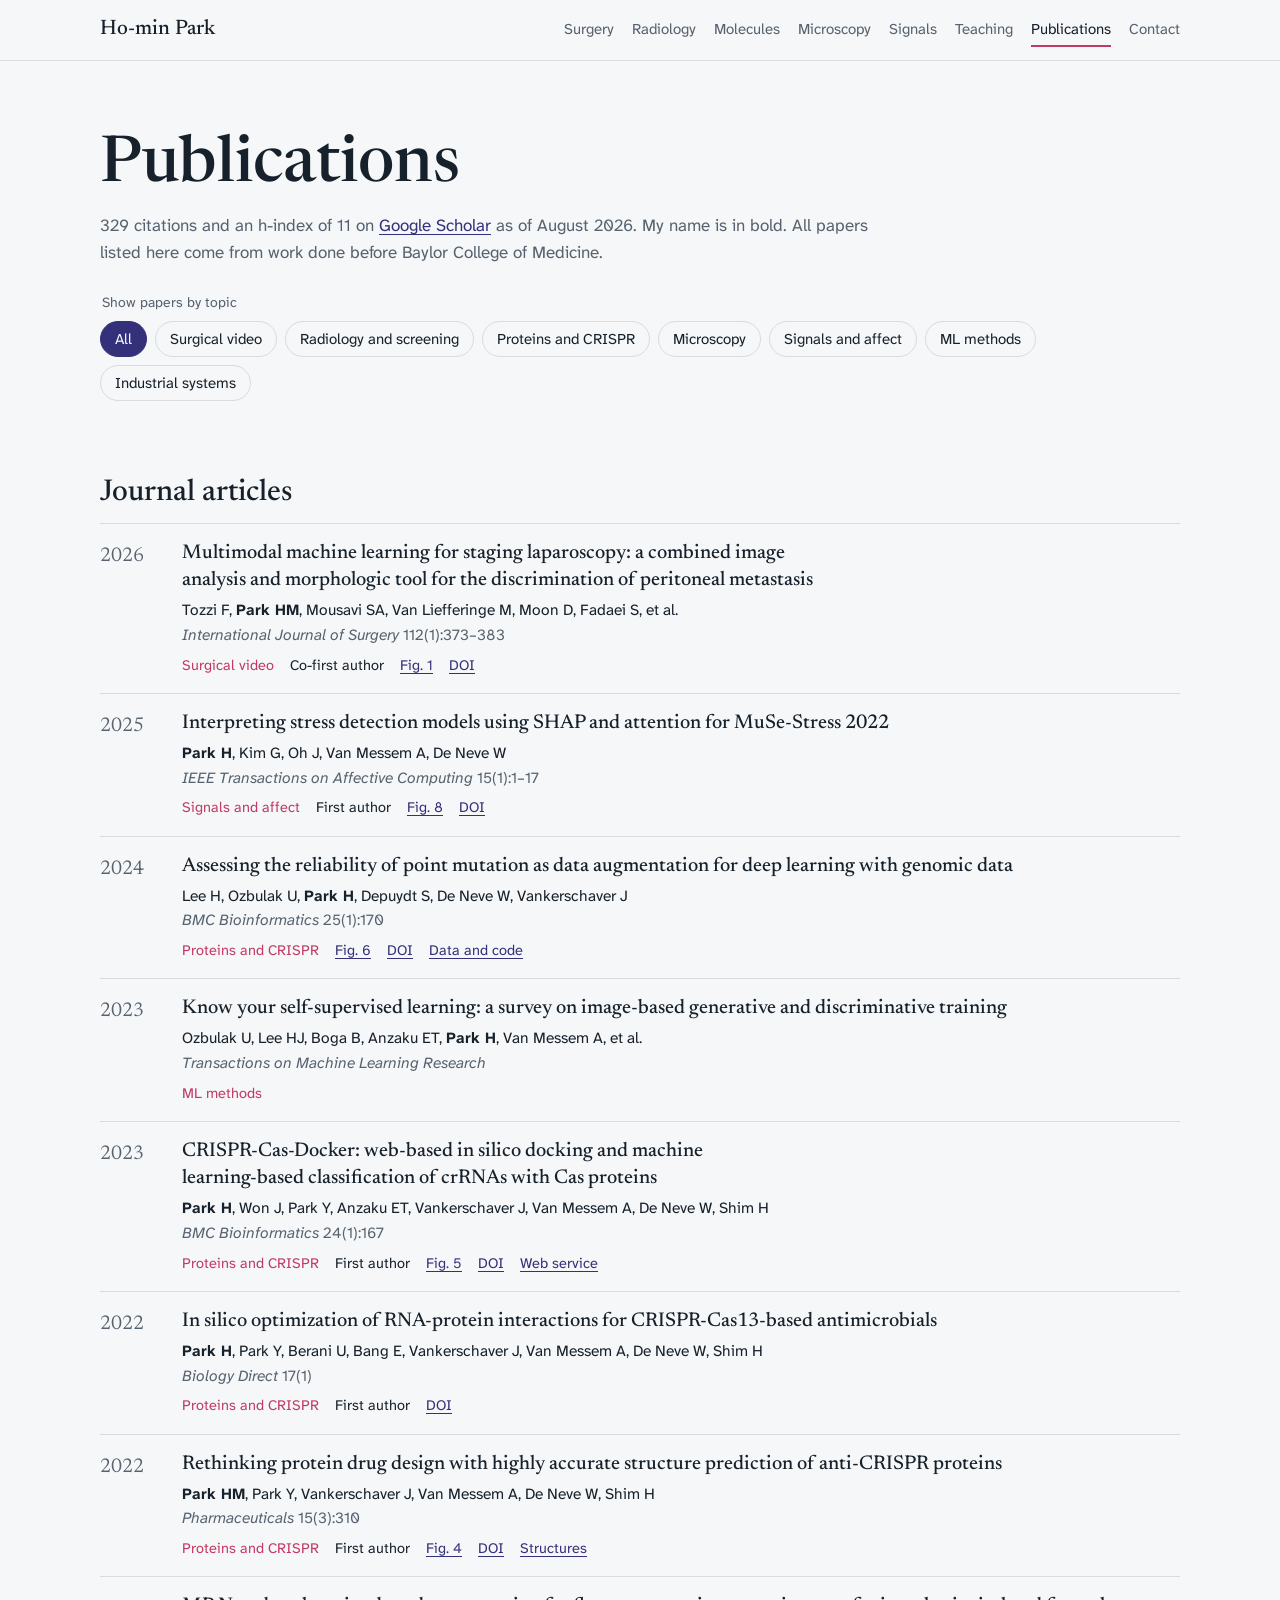
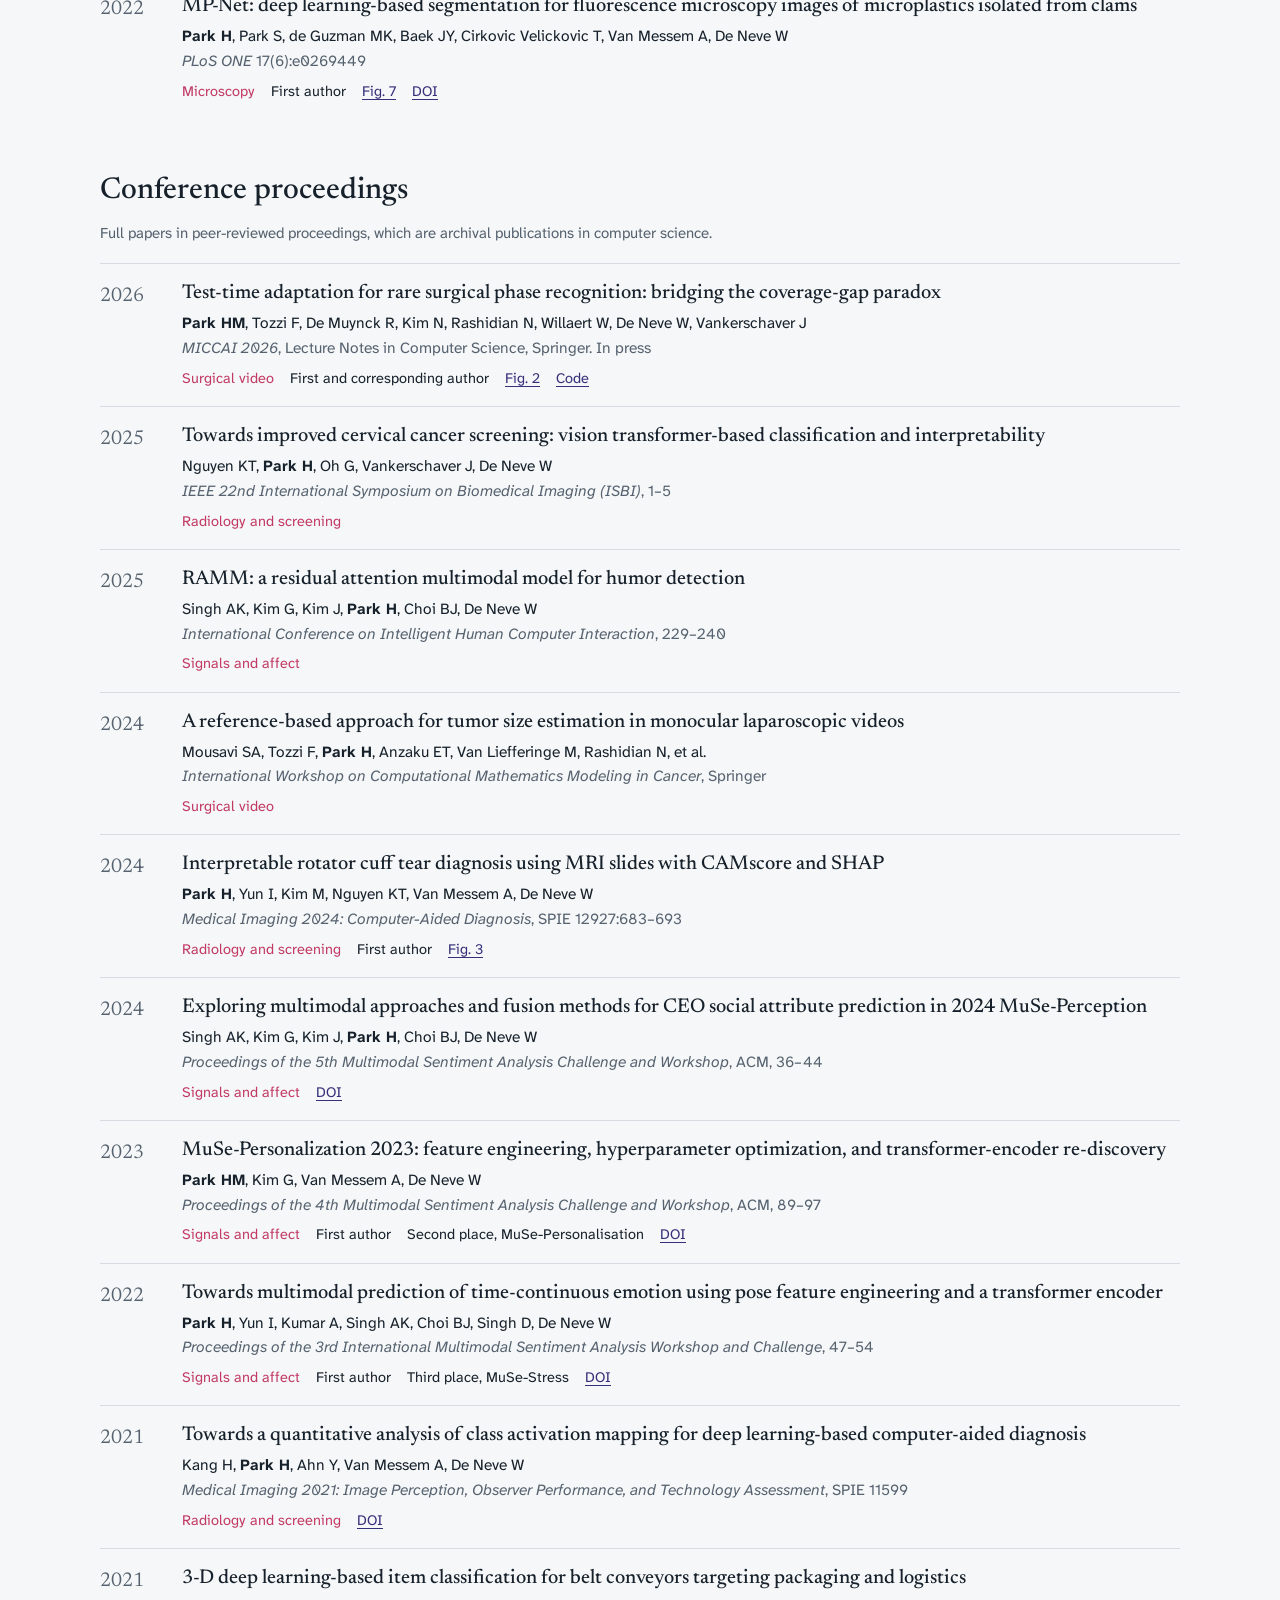
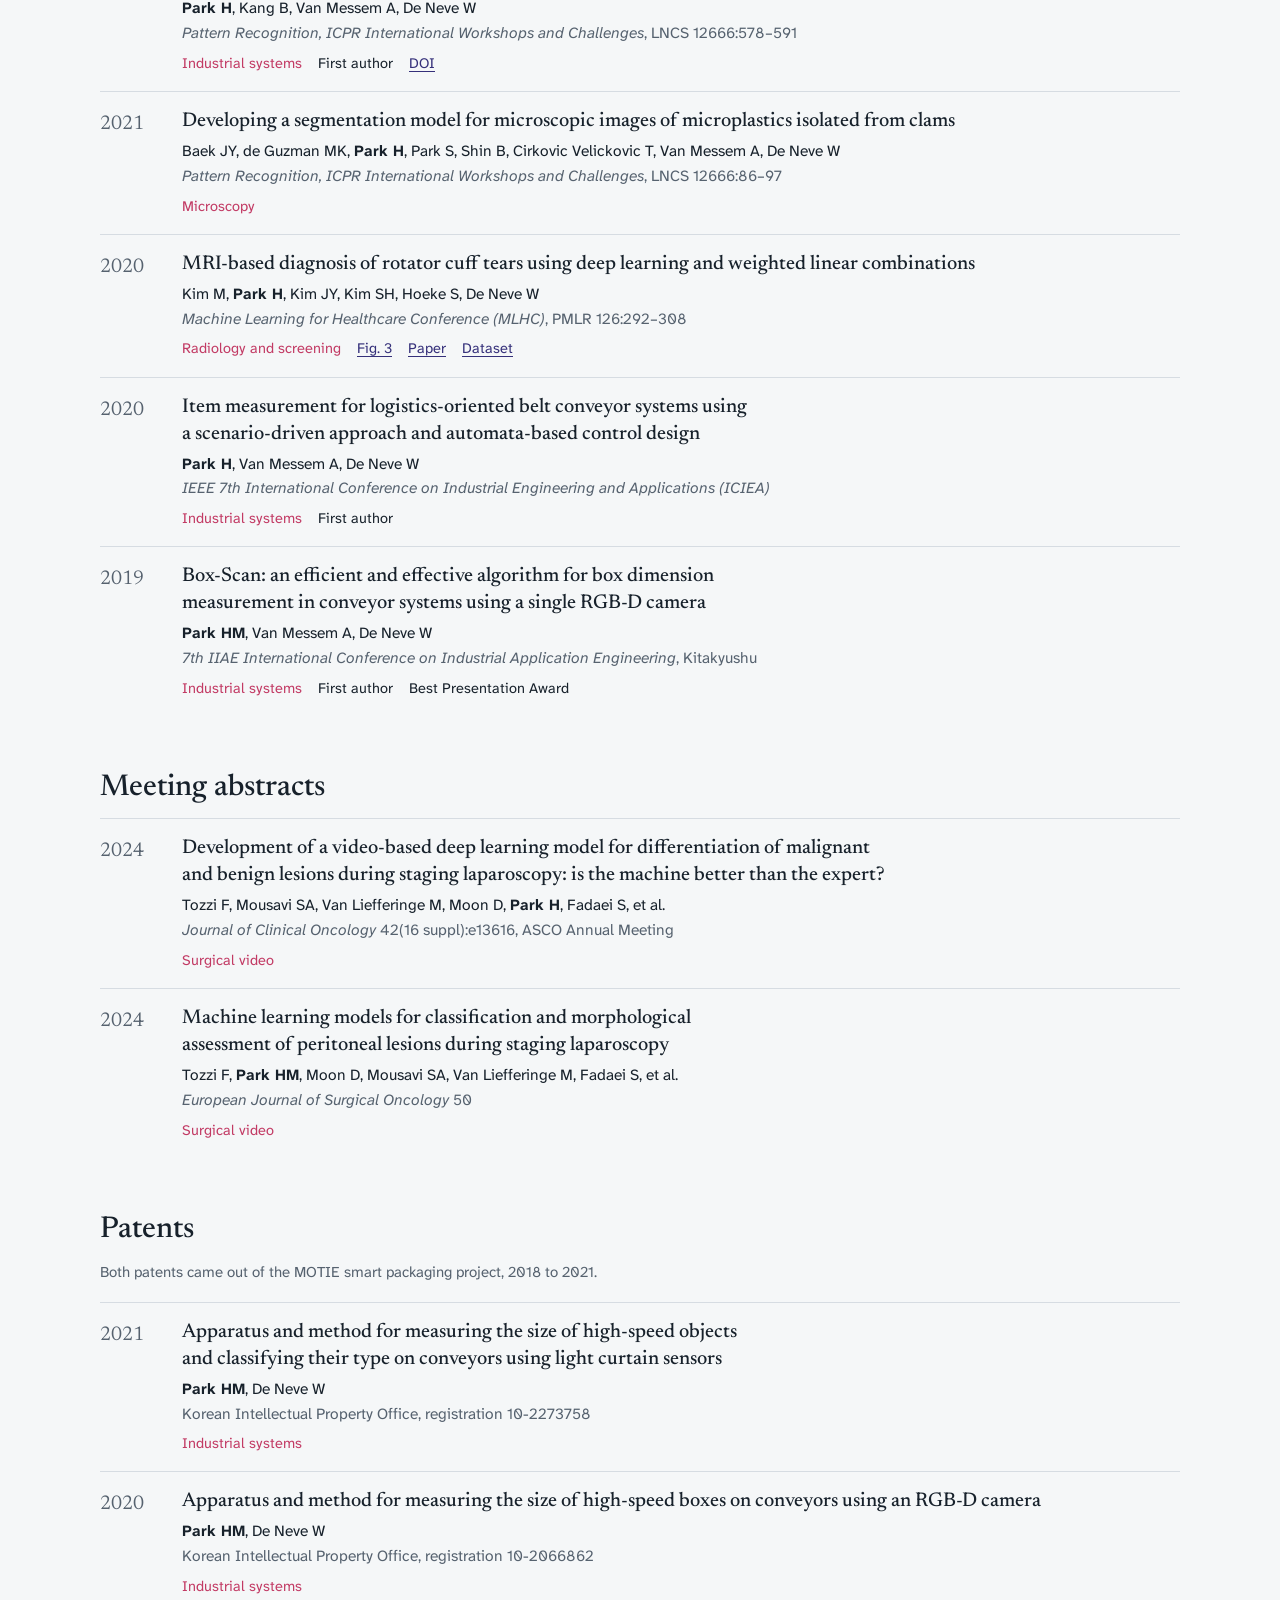
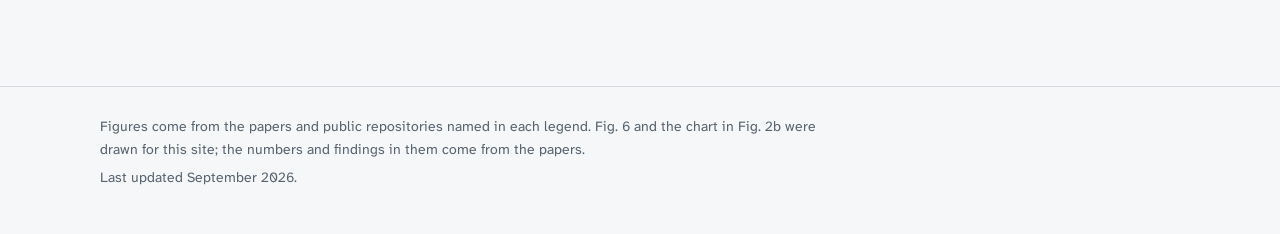
==== commit 77280e80: "Fig. 1: use Figures 1, 2, 3 and 5 of the International Journal of Surgery paper (CC BY-NC-ND 4.0), c" ====
--- a/publications.html
+++ b/publications.html
@@ -46,7 +46,7 @@
 </main>
 <footer class="site-foot">
   <div class="wrap">
-    <p>Figures come from the papers and public repositories named in each legend. Figures 1 and 6 and the chart in Fig. 2b were drawn for this site; the numbers and findings in them come from the papers.</p>
+    <p>Figures come from the papers and public repositories named in each legend. Fig. 6 and the chart in Fig. 2b were drawn for this site; the numbers and findings in them come from the papers.</p>
     <p>Last updated September 2026.</p>
   </div>
 </footer>
--- a/assets/css/site.css
+++ b/assets/css/site.css
@@ -126,8 +126,8 @@
 }
 .hero .post { font-size: 18px; color: var(--muted); margin: 0 0 28px; text-wrap: balance; }
 .hero .lead {
-  font-family: var(--serif); font-size: clamp(21px, 2.2vw, 25px); line-height: 1.45;
-  max-width: var(--measure); margin: 0 0 22px;
+  font-family: var(--serif); font-size: clamp(21px, 2.6vw, 30px); line-height: 1.42;
+  margin: 0 0 24px;
 }
 .hero .links { display: flex; flex-wrap: wrap; gap: 6px 22px; margin: 0; padding: 0; list-style: none; font-size: 16px; }
 
@@ -152,13 +152,24 @@
 @keyframes scan { from { clip-path: inset(0 100% 0 0); } to { clip-path: inset(0 0 0 0); } }
 
 /* Sections */
-.theme { padding: clamp(56px, 8vw, 96px) 0 8px; border-top: 1px solid var(--rule); margin-top: 56px; }
+.theme {
+  padding: clamp(56px, 8vw, 96px) 0 8px; border-top: 1px solid var(--rule); margin-top: 56px;
+  display: grid; grid-template-columns: minmax(0, 1fr) minmax(0, 2fr); column-gap: clamp(28px, 4vw, 56px); align-items: start;
+}
+.theme > * { grid-column: 1 / -1; }
+.theme > h2 { grid-column: 1; }
+.theme > .intro, .theme > .invite, .theme > .related { grid-column: 2; }
+@media (max-width: 820px) {
+  .theme { grid-template-columns: minmax(0, 1fr); }
+  .theme > h2, .theme > .intro, .theme > .invite, .theme > .related { grid-column: 1; }
+}
 .theme:first-of-type { margin-top: 40px; }
 .theme h2 {
   font-family: var(--serif); font-weight: 500; font-size: clamp(32px, 4.2vw, 46px);
   line-height: 1.1; letter-spacing: -0.01em; margin: 0 0 14px;
 }
-.theme .intro { max-width: var(--measure); margin: 0 0 36px; color: var(--ink); }
+.theme .intro { margin: 0 0 40px; color: var(--ink); font-size: 18px; }
+.theme .intro p { margin: 0 0 14px; }
 
 /* Figure plates */
 .plate { margin: 0 0 64px; }
@@ -187,7 +198,7 @@
 .zoom img { width: 100%; }
 
 .plate figcaption {
-  display: grid; grid-template-columns: 200px minmax(0, 1fr); gap: 8px 28px;
+  display: grid; grid-template-columns: minmax(0, 1fr) minmax(0, 2fr); gap: 8px clamp(28px, 4vw, 56px);
   padding: 20px 2px 0;
 }
 .plate .meta { font-size: 14px; color: var(--muted); line-height: 1.45; }
@@ -198,7 +209,7 @@
 .plate .fig-title {
   font-family: var(--serif); font-size: 22px; line-height: 1.3; font-weight: 500; margin: 0 0 8px;
 }
-.plate .legend p { margin: 0 0 10px; max-width: 70ch; }
+.plate .legend p { margin: 0 0 10px; }
 .plate .cite { font-size: 14.5px; color: var(--muted); }
 .plate .cite i { font-style: italic; }
 .plate .res { font-size: 15px; margin-top: 4px; }
@@ -208,7 +219,7 @@
   .plate .fig-no { display: inline; font-size: 22px; margin-right: 8px; }
 }
 
-.related { margin: -28px 0 24px; max-width: 78ch; }
+.related { margin: -28px 0 24px; }
 .related h3 { font-family: var(--serif); font-weight: 500; font-size: 20px; margin: 0 0 8px; }
 .related ul { margin: 0; padding: 0 0 0 18px; }
 .related li { margin: 0 0 8px; font-size: 15.5px; }
@@ -219,7 +230,7 @@
 .twocol p { margin: 0 0 14px; max-width: 62ch; }
 @media (max-width: 820px) { .twocol { grid-template-columns: 1fr; } }
 
-.contact { display: grid; grid-template-columns: 180px minmax(0, 1fr); gap: 28px 40px; align-items: start; margin-bottom: 24px; }
+.contact { display: grid; grid-template-columns: minmax(0, 1fr) minmax(0, 2fr); gap: 28px clamp(28px, 4vw, 56px); align-items: start; margin-bottom: 24px; }
 .contact img { width: 180px; border-radius: 3px; }
 .contact dl { display: grid; grid-template-columns: 130px minmax(0, 1fr); gap: 8px 18px; margin: 0; }
 .contact dt { color: var(--muted); font-size: 15px; }
@@ -230,7 +241,7 @@
   .contact dl { grid-template-columns: 1fr; gap: 0; }
   .contact dd { margin-bottom: 10px; }
 }
-.invite { font-family: var(--serif); font-size: 22px; line-height: 1.45; max-width: var(--measure); margin: 0 0 26px; }
+.invite { font-family: var(--serif); font-size: 22px; line-height: 1.45; margin: 0 0 32px; }
 
 .site-foot { border-top: 1px solid var(--rule); margin-top: 72px; padding: 28px 0 40px; color: var(--muted); font-size: 14px; }
 .site-foot p { margin: 0 0 6px; max-width: 80ch; }
@@ -280,3 +291,5 @@
   .svgscroll { overflow-x: auto; -webkit-overflow-scrolling: touch; overscroll-behavior-x: contain; }
   .svgscroll svg { min-width: 780px; }
 }
+.panels.pair { grid-template-columns: minmax(0, 1.33fr) minmax(0, 0.73fr); align-items: start; }
+@media (max-width: 820px) { .panels.pair { grid-template-columns: 1fr; } }
